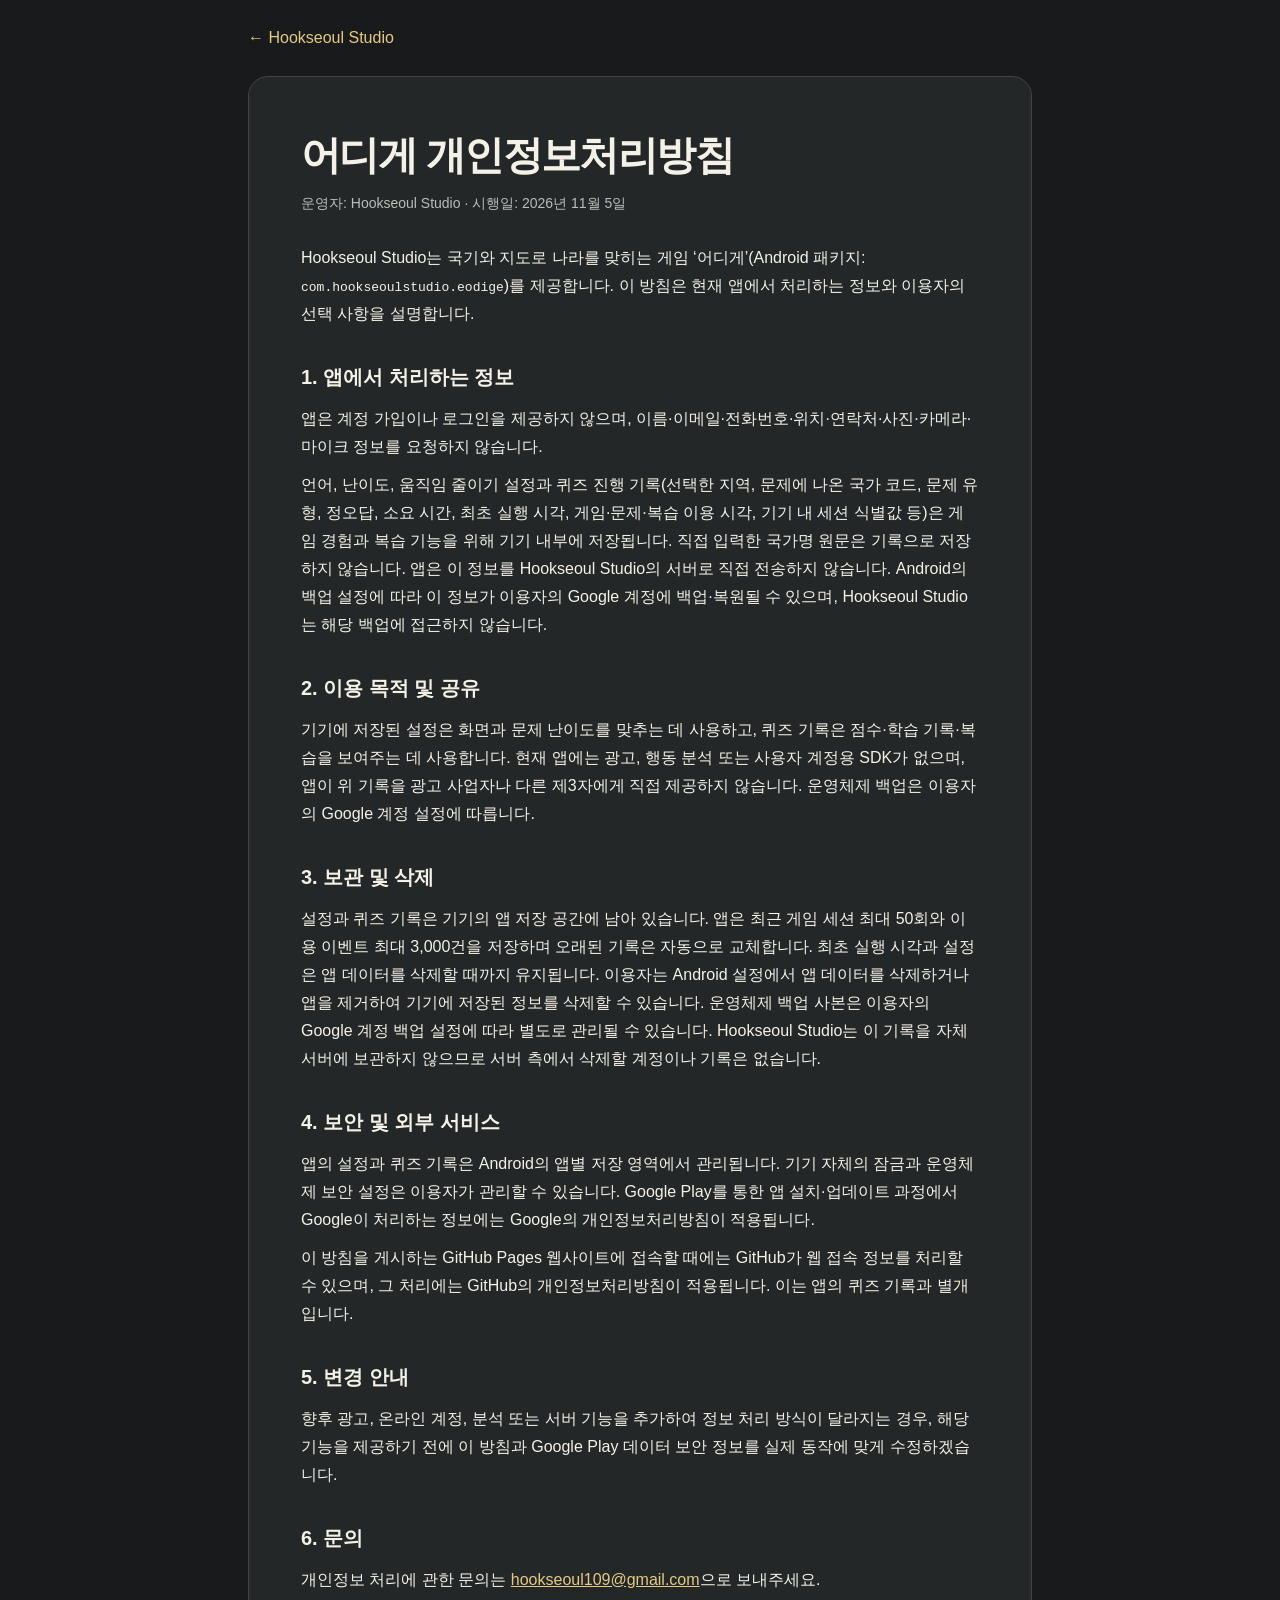
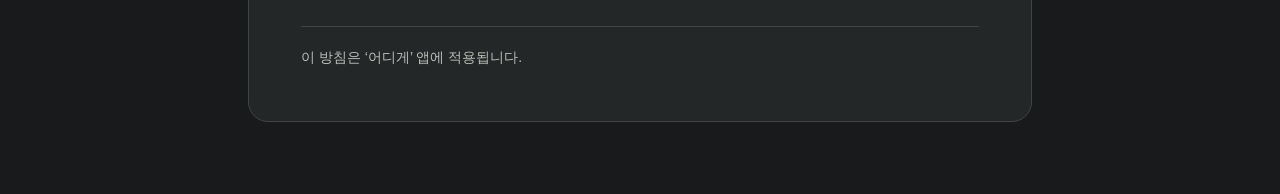
==== eodige-privacy-policy.html @ 3b8b56d1 "Add Eodige privacy policy and studio index" ====
<!doctype html>
<html lang="ko">
<head>
  <meta charset="utf-8">
  <meta name="viewport" content="width=device-width, initial-scale=1">
  <meta name="description" content="어디게 앱 개인정보처리방침">
  <title>어디게 · 개인정보처리방침</title>
  <style>
    :root { color-scheme: dark; --bg: #181a1b; --panel: #242728; --text: #f4f1e8; --muted: #bcbdb7; --accent: #e4ca83; --line: #414443; }
    * { box-sizing: border-box; }
    body { margin: 0; background: var(--bg); color: var(--text); font-family: -apple-system, BlinkMacSystemFont, "Apple SD Gothic Neo", "Noto Sans KR", sans-serif; line-height: 1.75; }
    main { max-width: 820px; margin: 0 auto; padding: 24px 18px 72px; }
    nav { margin-bottom: 24px; }
    a { color: var(--accent); }
    nav a { text-decoration: none; }
    article { padding: clamp(24px, 6vw, 52px); border: 1px solid var(--line); border-radius: 20px; background: var(--panel); }
    h1 { margin: 0 0 8px; font-size: clamp(28px, 5vw, 40px); line-height: 1.3; letter-spacing: -.04em; }
    h2 { margin: 32px 0 8px; font-size: 20px; }
    p { margin: 10px 0; }
    ul { padding-left: 22px; }
    li + li { margin-top: 6px; }
    .meta { margin-bottom: 28px; color: var(--muted); font-size: 14px; }
    footer { margin-top: 32px; padding-top: 18px; border-top: 1px solid var(--line); color: var(--muted); font-size: 14px; }
  </style>
</head>
<body>
  <main>
    <nav><a href="/">← Hookseoul Studio</a></nav>
    <article>
      <h1>어디게 개인정보처리방침</h1>
      <p class="meta">운영자: Hookseoul Studio · 시행일: 2026년 11월 5일</p>
      <p>Hookseoul Studio는 국기와 지도로 나라를 맞히는 게임 ‘어디게’(Android 패키지: <code>com.hookseoulstudio.eodige</code>)를 제공합니다. 이 방침은 현재 앱에서 처리하는 정보와 이용자의 선택 사항을 설명합니다.</p>

      <h2>1. 앱에서 처리하는 정보</h2>
      <p>앱은 계정 가입이나 로그인을 제공하지 않으며, 이름·이메일·전화번호·위치·연락처·사진·카메라·마이크 정보를 요청하지 않습니다.</p>
      <p>언어, 난이도, 움직임 줄이기 설정과 퀴즈 진행 기록(선택한 지역, 문제에 나온 국가 코드, 문제 유형, 정오답, 소요 시간, 최초 실행 시각, 게임·문제·복습 이용 시각, 기기 내 세션 식별값 등)은 게임 경험과 복습 기능을 위해 기기 내부에 저장됩니다. 직접 입력한 국가명 원문은 기록으로 저장하지 않습니다. 앱은 이 정보를 Hookseoul Studio의 서버로 직접 전송하지 않습니다. Android의 백업 설정에 따라 이 정보가 이용자의 Google 계정에 백업·복원될 수 있으며, Hookseoul Studio는 해당 백업에 접근하지 않습니다.</p>

      <h2>2. 이용 목적 및 공유</h2>
      <p>기기에 저장된 설정은 화면과 문제 난이도를 맞추는 데 사용하고, 퀴즈 기록은 점수·학습 기록·복습을 보여주는 데 사용합니다. 현재 앱에는 광고, 행동 분석 또는 사용자 계정용 SDK가 없으며, 앱이 위 기록을 광고 사업자나 다른 제3자에게 직접 제공하지 않습니다. 운영체제 백업은 이용자의 Google 계정 설정에 따릅니다.</p>

      <h2>3. 보관 및 삭제</h2>
      <p>설정과 퀴즈 기록은 기기의 앱 저장 공간에 남아 있습니다. 앱은 최근 게임 세션 최대 50회와 이용 이벤트 최대 3,000건을 저장하며 오래된 기록은 자동으로 교체합니다. 최초 실행 시각과 설정은 앱 데이터를 삭제할 때까지 유지됩니다. 이용자는 Android 설정에서 앱 데이터를 삭제하거나 앱을 제거하여 기기에 저장된 정보를 삭제할 수 있습니다. 운영체제 백업 사본은 이용자의 Google 계정 백업 설정에 따라 별도로 관리될 수 있습니다. Hookseoul Studio는 이 기록을 자체 서버에 보관하지 않으므로 서버 측에서 삭제할 계정이나 기록은 없습니다.</p>

      <h2>4. 보안 및 외부 서비스</h2>
      <p>앱의 설정과 퀴즈 기록은 Android의 앱별 저장 영역에서 관리됩니다. 기기 자체의 잠금과 운영체제 보안 설정은 이용자가 관리할 수 있습니다. Google Play를 통한 앱 설치·업데이트 과정에서 Google이 처리하는 정보에는 Google의 개인정보처리방침이 적용됩니다.</p>
      <p>이 방침을 게시하는 GitHub Pages 웹사이트에 접속할 때에는 GitHub가 웹 접속 정보를 처리할 수 있으며, 그 처리에는 GitHub의 개인정보처리방침이 적용됩니다. 이는 앱의 퀴즈 기록과 별개입니다.</p>

      <h2>5. 변경 안내</h2>
      <p>향후 광고, 온라인 계정, 분석 또는 서버 기능을 추가하여 정보 처리 방식이 달라지는 경우, 해당 기능을 제공하기 전에 이 방침과 Google Play 데이터 보안 정보를 실제 동작에 맞게 수정하겠습니다.</p>

      <h2>6. 문의</h2>
      <p>개인정보 처리에 관한 문의는 <a href="mailto:hookseoul109@gmail.com">hookseoul109@gmail.com</a>으로 보내주세요.</p>

      <footer>이 방침은 ‘어디게’ 앱에 적용됩니다.</footer>
    </article>
  </main>
</body>
</html>
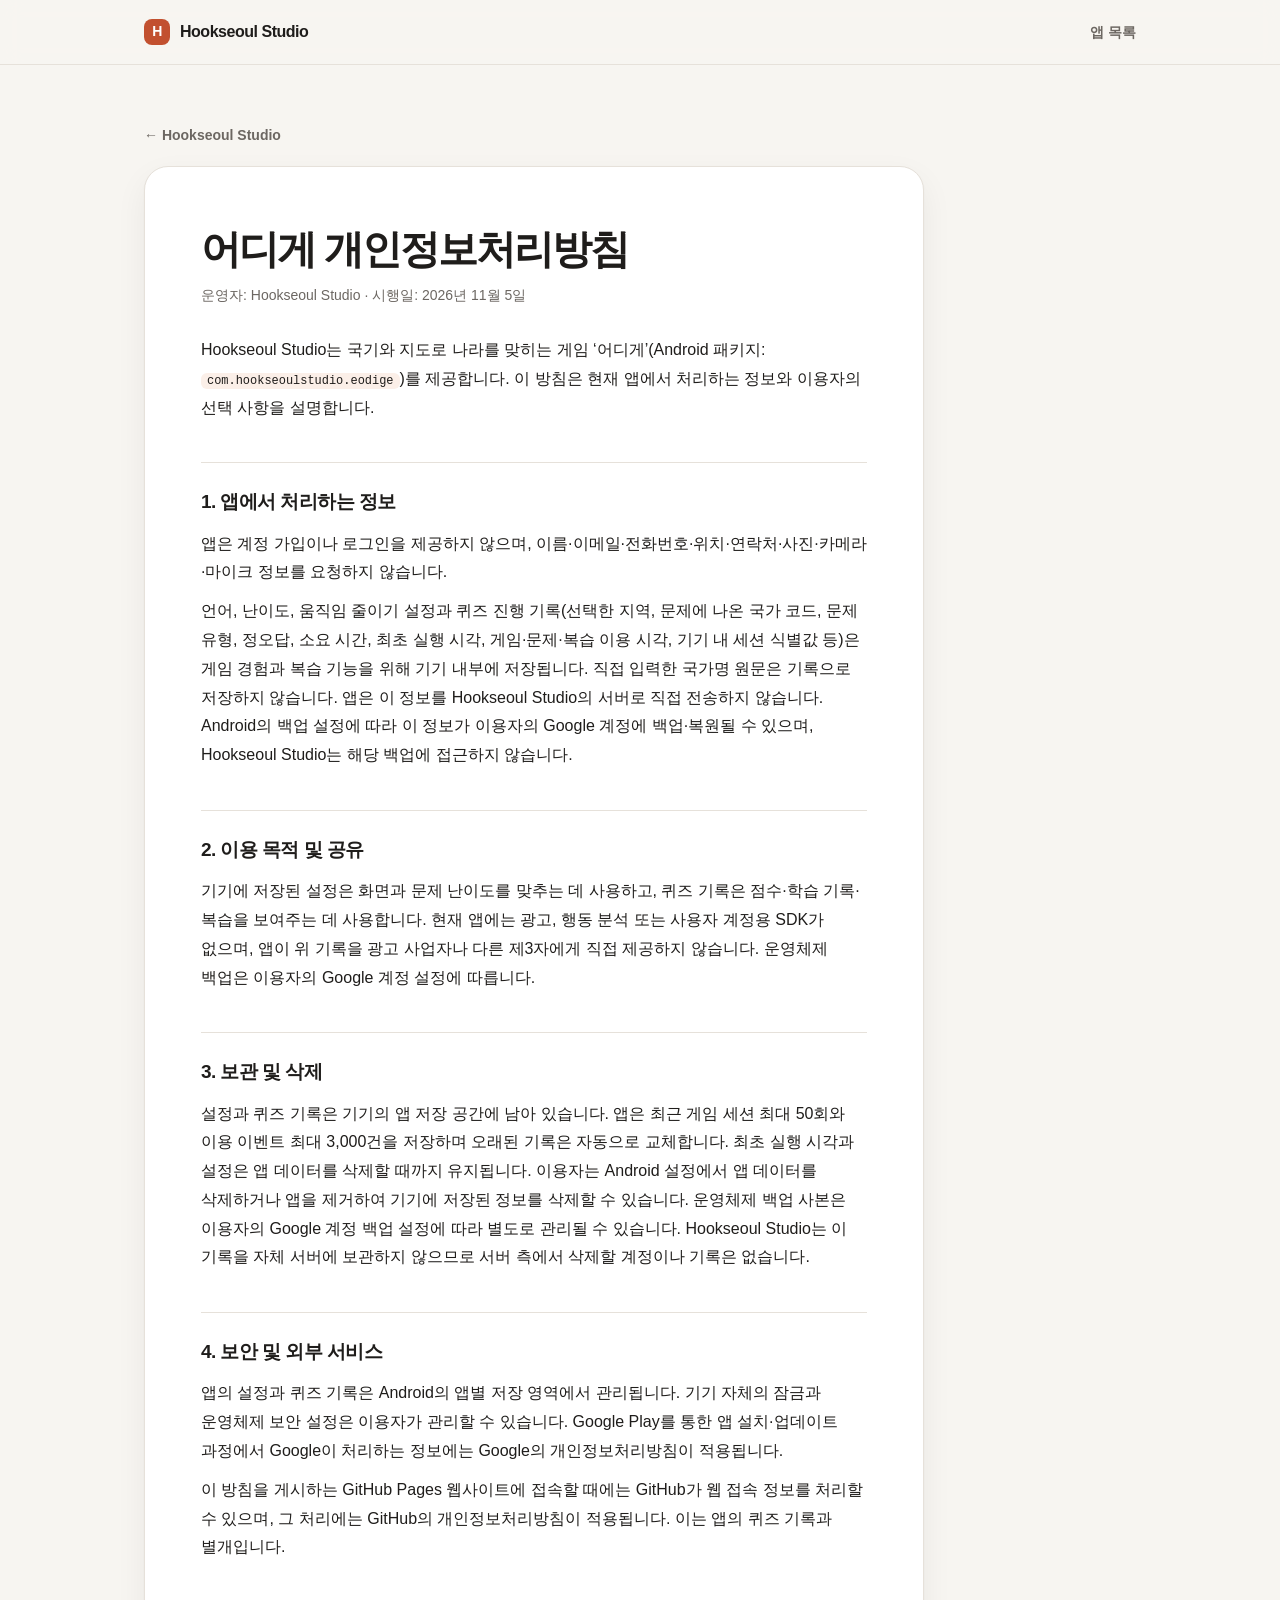
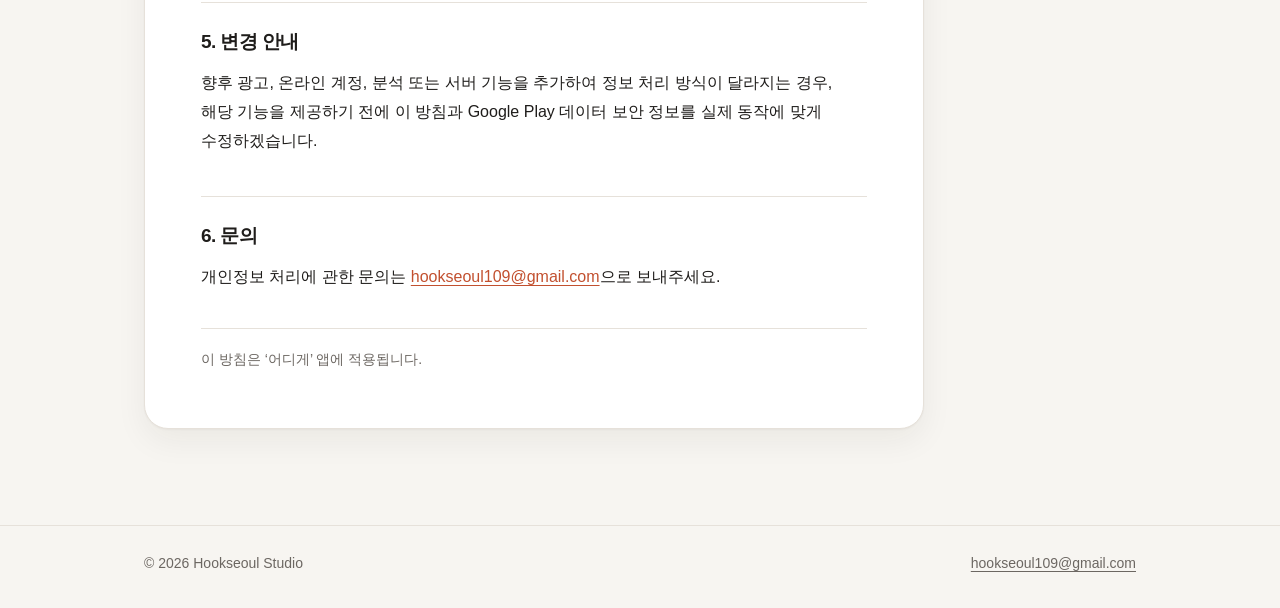
==== commit 999046e6: "Redesign the studio site with one shared stylesheet The home page now lists each app with its icon, " ====
--- a/eodige-privacy-policy.html
+++ b/eodige-privacy-policy.html
@@ -5,27 +5,17 @@
   <meta name="viewport" content="width=device-width, initial-scale=1">
   <meta name="description" content="어디게 앱 개인정보처리방침">
   <title>어디게 · 개인정보처리방침</title>
-  <style>
-    :root { color-scheme: dark; --bg: #181a1b; --panel: #242728; --text: #f4f1e8; --muted: #bcbdb7; --accent: #e4ca83; --line: #414443; }
-    * { box-sizing: border-box; }
-    body { margin: 0; background: var(--bg); color: var(--text); font-family: -apple-system, BlinkMacSystemFont, "Apple SD Gothic Neo", "Noto Sans KR", sans-serif; line-height: 1.75; }
-    main { max-width: 820px; margin: 0 auto; padding: 24px 18px 72px; }
-    nav { margin-bottom: 24px; }
-    a { color: var(--accent); }
-    nav a { text-decoration: none; }
-    article { padding: clamp(24px, 6vw, 52px); border: 1px solid var(--line); border-radius: 20px; background: var(--panel); }
-    h1 { margin: 0 0 8px; font-size: clamp(28px, 5vw, 40px); line-height: 1.3; letter-spacing: -.04em; }
-    h2 { margin: 32px 0 8px; font-size: 20px; }
-    p { margin: 10px 0; }
-    ul { padding-left: 22px; }
-    li + li { margin-top: 6px; }
-    .meta { margin-bottom: 28px; color: var(--muted); font-size: 14px; }
-    footer { margin-top: 32px; padding-top: 18px; border-top: 1px solid var(--line); color: var(--muted); font-size: 14px; }
-  </style>
+  <link rel="stylesheet" href="/assets/site.css">
 </head>
 <body>
-  <main>
-    <nav><a href="/">← Hookseoul Studio</a></nav>
+  <header class="site-header">
+    <div class="shell">
+      <a class="brand" href="/"><span class="brand-mark" aria-hidden="true">H</span>Hookseoul Studio</a>
+      <nav aria-label="주 메뉴"><a href="/#apps">앱 목록</a></nav>
+    </div>
+  </header>
+  <main class="legal shell">
+    <a class="back" href="/">← Hookseoul Studio</a>
     <article>
       <h1>어디게 개인정보처리방침</h1>
       <p class="meta">운영자: Hookseoul Studio · 시행일: 2026년 11월 5일</p>
@@ -54,5 +44,11 @@
       <footer>이 방침은 ‘어디게’ 앱에 적용됩니다.</footer>
     </article>
   </main>
+  <footer class="site-footer">
+    <div class="shell">
+      <span>© 2026 Hookseoul Studio</span>
+      <a href="mailto:hookseoul109@gmail.com">hookseoul109@gmail.com</a>
+    </div>
+  </footer>
 </body>
 </html>
--- a/assets/site.css
+++ b/assets/site.css
@@ -0,0 +1,97 @@
+:root {
+  color-scheme: light dark;
+  --bg: #f7f5f1;
+  --paper: #ffffff;
+  --ink: #1f1d1b;
+  --muted: #6c6762;
+  --line: #e6e1da;
+  --accent: #c2502f;
+  --accent-ink: #ffffff;
+  --soft: #fbefe8;
+  --shadow: 0 1px 2px rgb(40 30 20 / 4%), 0 12px 32px rgb(40 30 20 / 6%);
+  font-family: "Pretendard", -apple-system, BlinkMacSystemFont, "Apple SD Gothic Neo", "Noto Sans KR", sans-serif;
+}
+@media (prefers-color-scheme: dark) {
+  :root {
+    --bg: #161514;
+    --paper: #201f1d;
+    --ink: #f3efe9;
+    --muted: #aaa39b;
+    --line: #34312e;
+    --accent: #ee8a63;
+    --accent-ink: #1b1411;
+    --soft: #2b211c;
+    --shadow: 0 1px 2px rgb(0 0 0 / 30%), 0 12px 32px rgb(0 0 0 / 25%);
+  }
+}
+
+* { box-sizing: border-box; }
+html { -webkit-text-size-adjust: 100%; }
+body { margin: 0; min-height: 100vh; display: flex; flex-direction: column; background: var(--bg); color: var(--ink); line-height: 1.7; word-break: keep-all; overflow-wrap: anywhere; }
+a { color: var(--accent); text-underline-offset: 3px; }
+a:focus-visible { outline: 3px solid var(--accent); outline-offset: 3px; border-radius: 6px; }
+code { font-size: .92em; padding: 1px 6px; border-radius: 6px; background: var(--soft); overflow-wrap: anywhere; }
+
+.shell { width: 100%; max-width: 1040px; margin: 0 auto; padding: 0 24px; }
+
+/* Header and footer */
+.site-header { border-bottom: 1px solid var(--line); background: color-mix(in srgb, var(--bg) 88%, transparent); backdrop-filter: blur(10px); position: sticky; top: 0; z-index: 2; }
+.site-header .shell { display: flex; align-items: center; justify-content: space-between; gap: 16px; min-height: 64px; }
+.brand { display: inline-flex; align-items: center; gap: 10px; color: var(--ink); font-weight: 800; letter-spacing: -.03em; text-decoration: none; }
+.brand-mark { width: 26px; height: 26px; border-radius: 8px; background: var(--accent); display: grid; place-items: center; color: var(--accent-ink); font-size: 14px; font-weight: 900; }
+.brand small { font-weight: 500; color: var(--muted); }
+.site-header nav a { color: var(--muted); font-size: 14px; font-weight: 650; text-decoration: none; }
+.site-header nav a:hover { color: var(--accent); }
+.site-footer { margin-top: auto; border-top: 1px solid var(--line); }
+.site-footer .shell { display: flex; flex-wrap: wrap; justify-content: space-between; gap: 8px 20px; padding-top: 26px; padding-bottom: 32px; color: var(--muted); font-size: 14px; }
+.site-footer a { color: var(--muted); }
+.site-footer a:hover { color: var(--accent); }
+
+/* Home */
+.hero { padding-top: clamp(64px, 12vw, 128px); padding-bottom: clamp(64px, 8vw, 80px); }
+.eyebrow { margin: 0 0 16px; color: var(--accent); font-size: 13px; font-weight: 800; letter-spacing: .14em; text-transform: uppercase; }
+.hero h1 { margin: 0; font-size: clamp(40px, 7.5vw, 76px); line-height: 1.12; letter-spacing: -.06em; }
+.hero h1 em { font-style: normal; color: var(--accent); }
+.hero p { max-width: 540px; margin: 22px 0 0; color: var(--muted); font-size: clamp(16px, 2.2vw, 19px); }
+
+.apps { padding-bottom: clamp(64px, 10vw, 112px); }
+.section-head { display: flex; align-items: baseline; justify-content: space-between; gap: 16px; margin-bottom: 20px; }
+.section-head h2 { margin: 0; font-size: 24px; letter-spacing: -.04em; }
+.section-head span { color: var(--muted); font-size: 14px; }
+.app-list { display: grid; grid-template-columns: repeat(auto-fill, minmax(290px, 1fr)); gap: 16px; margin: 0; padding: 0; list-style: none; }
+.app { display: flex; flex-direction: column; gap: 18px; padding: 26px; border: 1px solid var(--line); border-radius: 24px; background: var(--paper); box-shadow: var(--shadow); }
+.app-top { display: flex; align-items: center; gap: 16px; }
+.app-icon { flex: none; width: 64px; height: 64px; border-radius: 16px; box-shadow: 0 4px 14px rgb(0 0 0 / 14%); }
+.app h3 { margin: 0; font-size: 22px; letter-spacing: -.04em; line-height: 1.3; }
+.app .kind { color: var(--muted); font-size: 13px; font-weight: 600; }
+.app p { margin: 0; color: var(--muted); font-size: 15px; }
+.app-links { display: flex; flex-wrap: wrap; gap: 8px; margin-top: auto; }
+.pill { display: inline-flex; align-items: center; gap: 6px; min-height: 40px; padding: 0 16px; border-radius: 999px; border: 1px solid var(--line); color: var(--ink); font-size: 14px; font-weight: 650; text-decoration: none; transition: border-color .15s, background .15s; }
+.pill:hover { border-color: var(--accent); background: var(--soft); }
+.pill.primary { border-color: var(--accent); background: var(--accent); color: var(--accent-ink); }
+.pill.primary:hover { filter: brightness(1.06); }
+
+.contact { margin-top: 18px; padding: 26px; border-radius: 24px; background: var(--soft); display: flex; flex-wrap: wrap; align-items: center; justify-content: space-between; gap: 12px 24px; }
+.contact strong { display: block; font-size: 18px; letter-spacing: -.03em; }
+.contact span { color: var(--muted); font-size: 14px; }
+
+/* Policy pages: the article markup inside stays as it was */
+.legal { padding-top: clamp(28px, 6vw, 56px); padding-bottom: clamp(56px, 9vw, 96px); }
+.legal .back { display: inline-flex; margin-bottom: 18px; color: var(--muted); font-size: 14px; font-weight: 650; text-decoration: none; }
+.legal .back:hover { color: var(--accent); }
+.legal article { max-width: 780px; padding: clamp(24px, 6vw, 56px); border: 1px solid var(--line); border-radius: 24px; background: var(--paper); box-shadow: var(--shadow); line-height: 1.8; }
+.legal h1 { margin: 0 0 8px; font-size: clamp(28px, 5vw, 40px); line-height: 1.3; letter-spacing: -.05em; }
+.legal h2 { margin: 40px 0 10px; padding-top: 22px; border-top: 1px solid var(--line); font-size: 19px; letter-spacing: -.03em; }
+.legal p { margin: 10px 0; }
+.legal ul, .legal ol { padding-left: 22px; }
+.legal li + li { margin-top: 6px; }
+.legal .meta { margin: 0 0 28px; color: var(--muted); font-size: 14px; }
+.legal .notice { margin: 22px 0; padding: 16px 18px; border-left: 4px solid var(--accent); border-radius: 10px; background: var(--soft); }
+.legal article footer { margin-top: 36px; padding-top: 18px; border-top: 1px solid var(--line); color: var(--muted); font-size: 14px; }
+
+@media (max-width: 520px) {
+  .shell { padding: 0 16px; }
+  .app { padding: 22px; }
+  .brand small { display: none; }
+}
+@media (prefers-reduced-motion: reduce) { .pill { transition: none; } }
